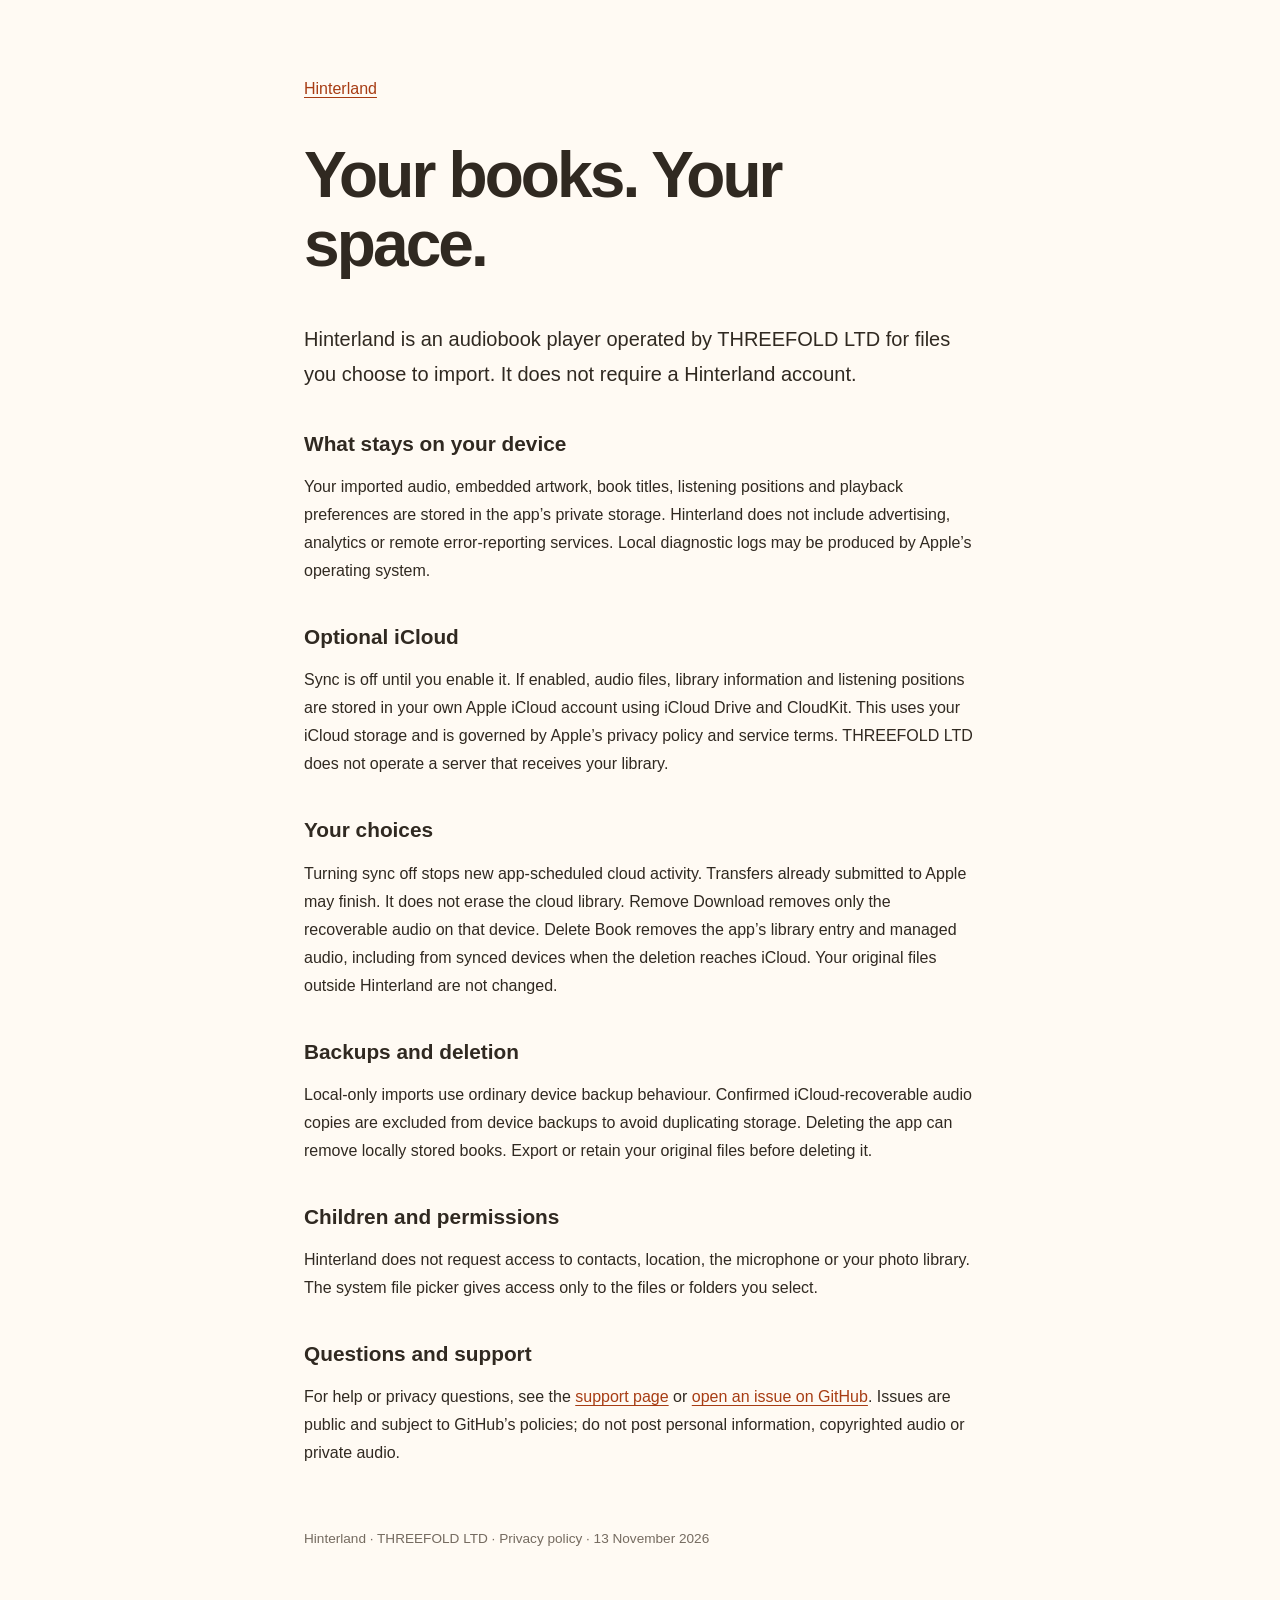
==== privacy.html @ 2370495d "Publish Hinterland site" ====
<!doctype html>
<html lang="en">
<head>
  <meta charset="utf-8">
  <meta name="viewport" content="width=device-width, initial-scale=1">
  <title>Hinterland — Privacy</title>
  <link rel="stylesheet" href="style.css">
</head>
<body>
  <main>
    <a href="index.html">Hinterland</a>
    <h1>Your books. Your space.</h1>
    <p class="intro">Hinterland is an audiobook player operated by THREEFOLD LTD for files you choose to import. It does not require a Hinterland account.</p>
    <h2>What stays on your device</h2>
    <p>Your imported audio, embedded artwork, book titles, listening positions and playback preferences are stored in the app’s private storage. Hinterland does not include advertising, analytics or remote error-reporting services. Local diagnostic logs may be produced by Apple’s operating system.</p>
    <h2>Optional iCloud</h2>
    <p>Sync is off until you enable it. If enabled, audio files, library information and listening positions are stored in your own Apple iCloud account using iCloud Drive and CloudKit. This uses your iCloud storage and is governed by Apple’s privacy policy and service terms. THREEFOLD LTD does not operate a server that receives your library.</p>
    <h2>Your choices</h2>
    <p>Turning sync off stops new app-scheduled cloud activity. Transfers already submitted to Apple may finish. It does not erase the cloud library. Remove Download removes only the recoverable audio on that device. Delete Book removes the app’s library entry and managed audio, including from synced devices when the deletion reaches iCloud. Your original files outside Hinterland are not changed.</p>
    <h2>Backups and deletion</h2>
    <p>Local-only imports use ordinary device backup behaviour. Confirmed iCloud-recoverable audio copies are excluded from device backups to avoid duplicating storage. Deleting the app can remove locally stored books. Export or retain your original files before deleting it.</p>
    <h2>Children and permissions</h2>
    <p>Hinterland does not request access to contacts, location, the microphone or your photo library. The system file picker gives access only to the files or folders you select.</p>
    <h2>Questions and support</h2>
    <p>For help or privacy questions, see the <a href="support.html">support page</a> or <a href="https://github.com/johnway114/hinterland-site/issues/new">open an issue on GitHub</a>. Issues are public and subject to GitHub’s policies; do not post personal information, copyrighted audio or private audio.</p>
    <footer>Hinterland · THREEFOLD LTD · Privacy policy · 13 November 2026</footer>
  </main>
</body>
</html>
---- style.css ----
:root{color-scheme:light dark;font-family:ui-rounded,-apple-system,BlinkMacSystemFont,"Segoe UI",sans-serif;color:#302921;background:#fffaf3}body{margin:0}main{max-width:42rem;margin:auto;padding:5rem 1.5rem}h1{font-size:clamp(2.5rem,7vw,4rem);line-height:1.08;letter-spacing:-.045em}h2{font-size:1.3rem;margin-top:2.5rem}p{line-height:1.75}a{color:#a73c13;text-underline-offset:.2em}.intro{font-size:1.25rem}.eyebrow{font-size:.8rem;letter-spacing:.16em;font-weight:700}nav{display:flex;gap:2rem;margin-top:2rem}footer{margin-top:4rem;font-size:.85rem;color:#756b60}@media(prefers-color-scheme:dark){:root{color:#f4eade;background:#201d19}a{color:#ffad79}footer{color:#b8aa9b}}@media(prefers-reduced-motion:reduce){*{scroll-behavior:auto}}
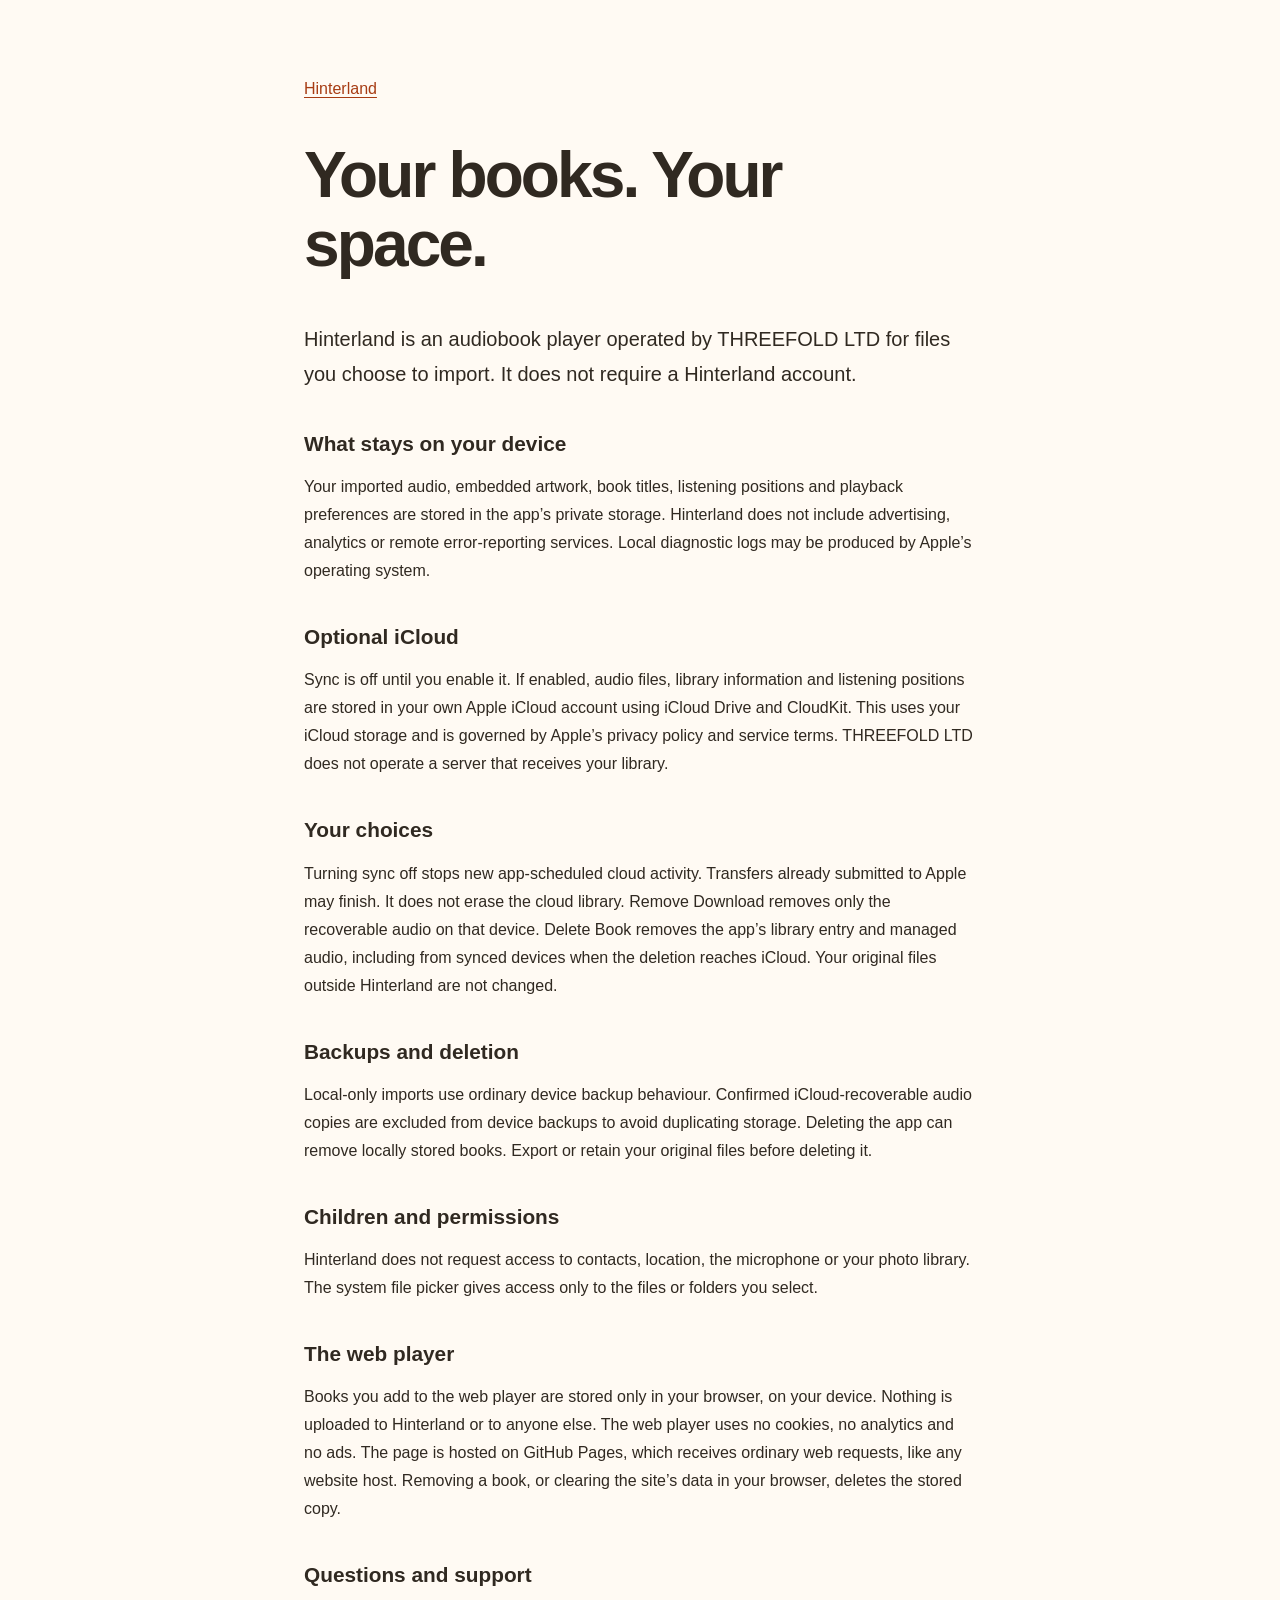
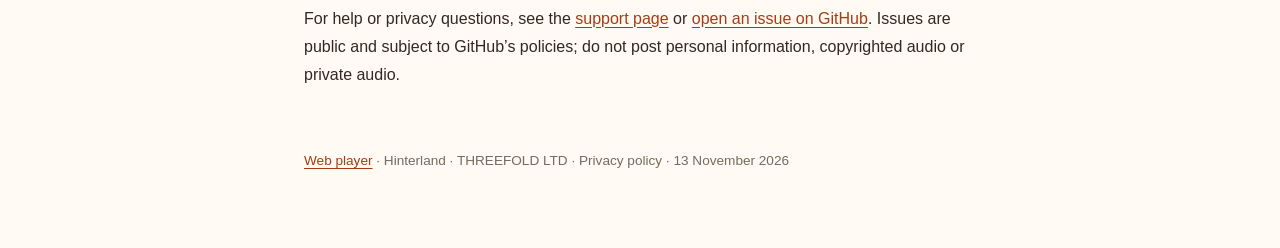
==== commit ada3cf6c: "Add web player, M4B guide and search metadata" ====
--- a/privacy.html
+++ b/privacy.html
@@ -4,6 +4,8 @@
   <meta charset="utf-8">
   <meta name="viewport" content="width=device-width, initial-scale=1">
   <title>Hinterland — Privacy</title>
+  <meta name="description" content="How Hinterland handles your data. The web player keeps your books in your browser and uploads nothing. No cookies, analytics or ads.">
+  <link rel="canonical" href="https://johnway114.github.io/hinterland-site/privacy.html">
   <link rel="stylesheet" href="style.css">
 </head>
 <body>
@@ -21,9 +23,11 @@
     <p>Local-only imports use ordinary device backup behaviour. Confirmed iCloud-recoverable audio copies are excluded from device backups to avoid duplicating storage. Deleting the app can remove locally stored books. Export or retain your original files before deleting it.</p>
     <h2>Children and permissions</h2>
     <p>Hinterland does not request access to contacts, location, the microphone or your photo library. The system file picker gives access only to the files or folders you select.</p>
+    <h2>The web player</h2>
+    <p>Books you add to the web player are stored only in your browser, on your device. Nothing is uploaded to Hinterland or to anyone else. The web player uses no cookies, no analytics and no ads. The page is hosted on GitHub Pages, which receives ordinary web requests, like any website host. Removing a book, or clearing the site’s data in your browser, deletes the stored copy.</p>
     <h2>Questions and support</h2>
     <p>For help or privacy questions, see the <a href="support.html">support page</a> or <a href="https://github.com/johnway114/hinterland-site/issues/new">open an issue on GitHub</a>. Issues are public and subject to GitHub’s policies; do not post personal information, copyrighted audio or private audio.</p>
-    <footer>Hinterland · THREEFOLD LTD · Privacy policy · 13 November 2026</footer>
+    <footer><a href="index.html">Web player</a> · Hinterland · THREEFOLD LTD · Privacy policy · 13 November 2026</footer>
   </main>
 </body>
 </html>
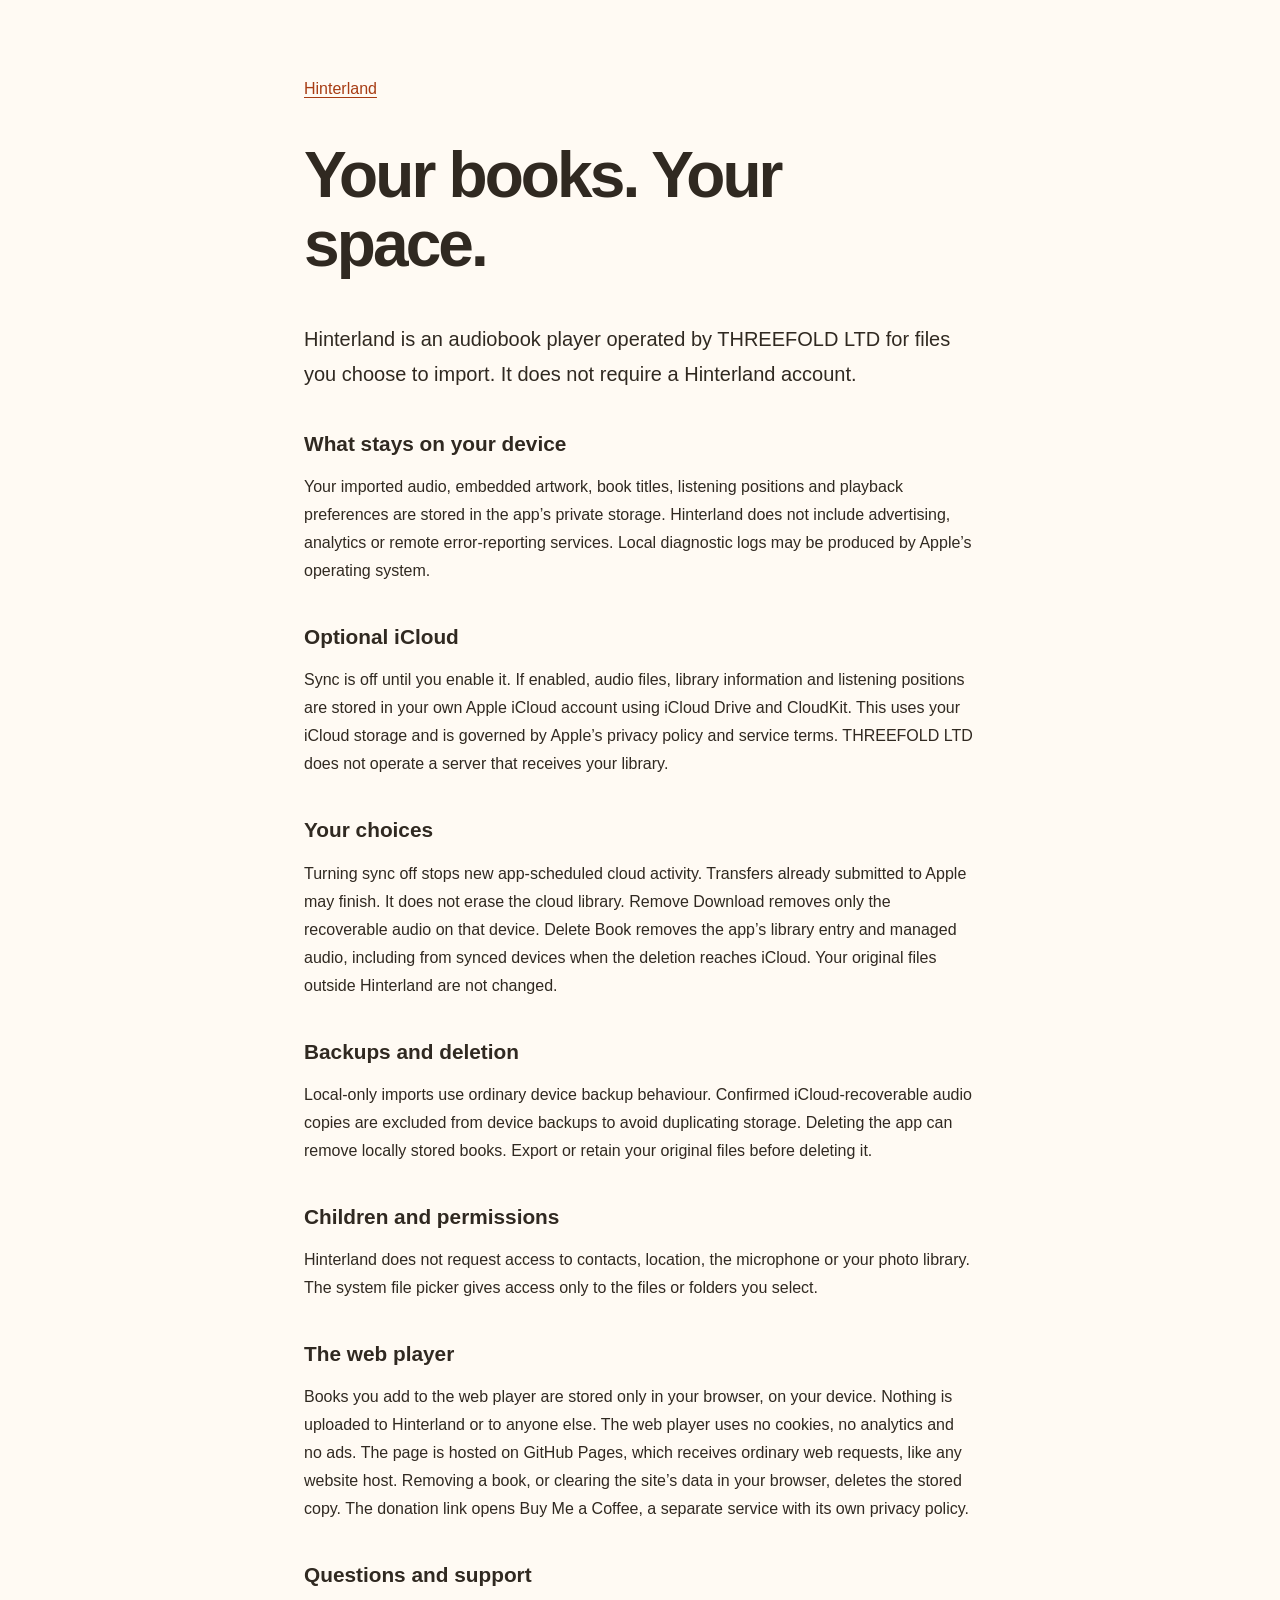
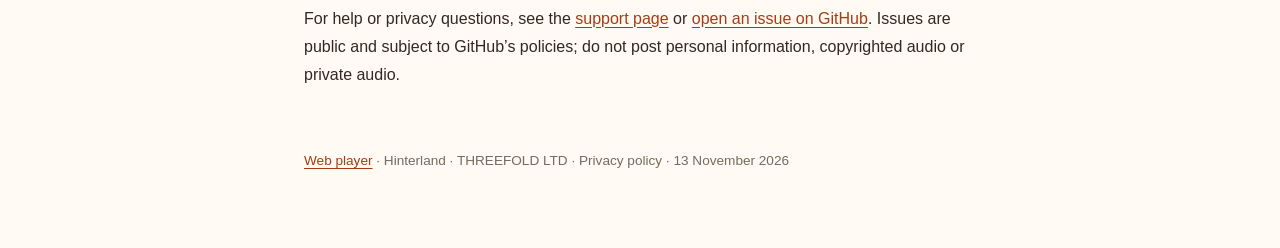
==== commit 1e17ccd5: "Add donation note" ====
--- a/privacy.html
+++ b/privacy.html
@@ -24,7 +24,7 @@
     <h2>Children and permissions</h2>
     <p>Hinterland does not request access to contacts, location, the microphone or your photo library. The system file picker gives access only to the files or folders you select.</p>
     <h2>The web player</h2>
-    <p>Books you add to the web player are stored only in your browser, on your device. Nothing is uploaded to Hinterland or to anyone else. The web player uses no cookies, no analytics and no ads. The page is hosted on GitHub Pages, which receives ordinary web requests, like any website host. Removing a book, or clearing the site’s data in your browser, deletes the stored copy.</p>
+    <p>Books you add to the web player are stored only in your browser, on your device. Nothing is uploaded to Hinterland or to anyone else. The web player uses no cookies, no analytics and no ads. The page is hosted on GitHub Pages, which receives ordinary web requests, like any website host. Removing a book, or clearing the site’s data in your browser, deletes the stored copy. The donation link opens Buy Me a Coffee, a separate service with its own privacy policy.</p>
     <h2>Questions and support</h2>
     <p>For help or privacy questions, see the <a href="support.html">support page</a> or <a href="https://github.com/johnway114/hinterland-site/issues/new">open an issue on GitHub</a>. Issues are public and subject to GitHub’s policies; do not post personal information, copyrighted audio or private audio.</p>
     <footer><a href="index.html">Web player</a> · Hinterland · THREEFOLD LTD · Privacy policy · 13 November 2026</footer>
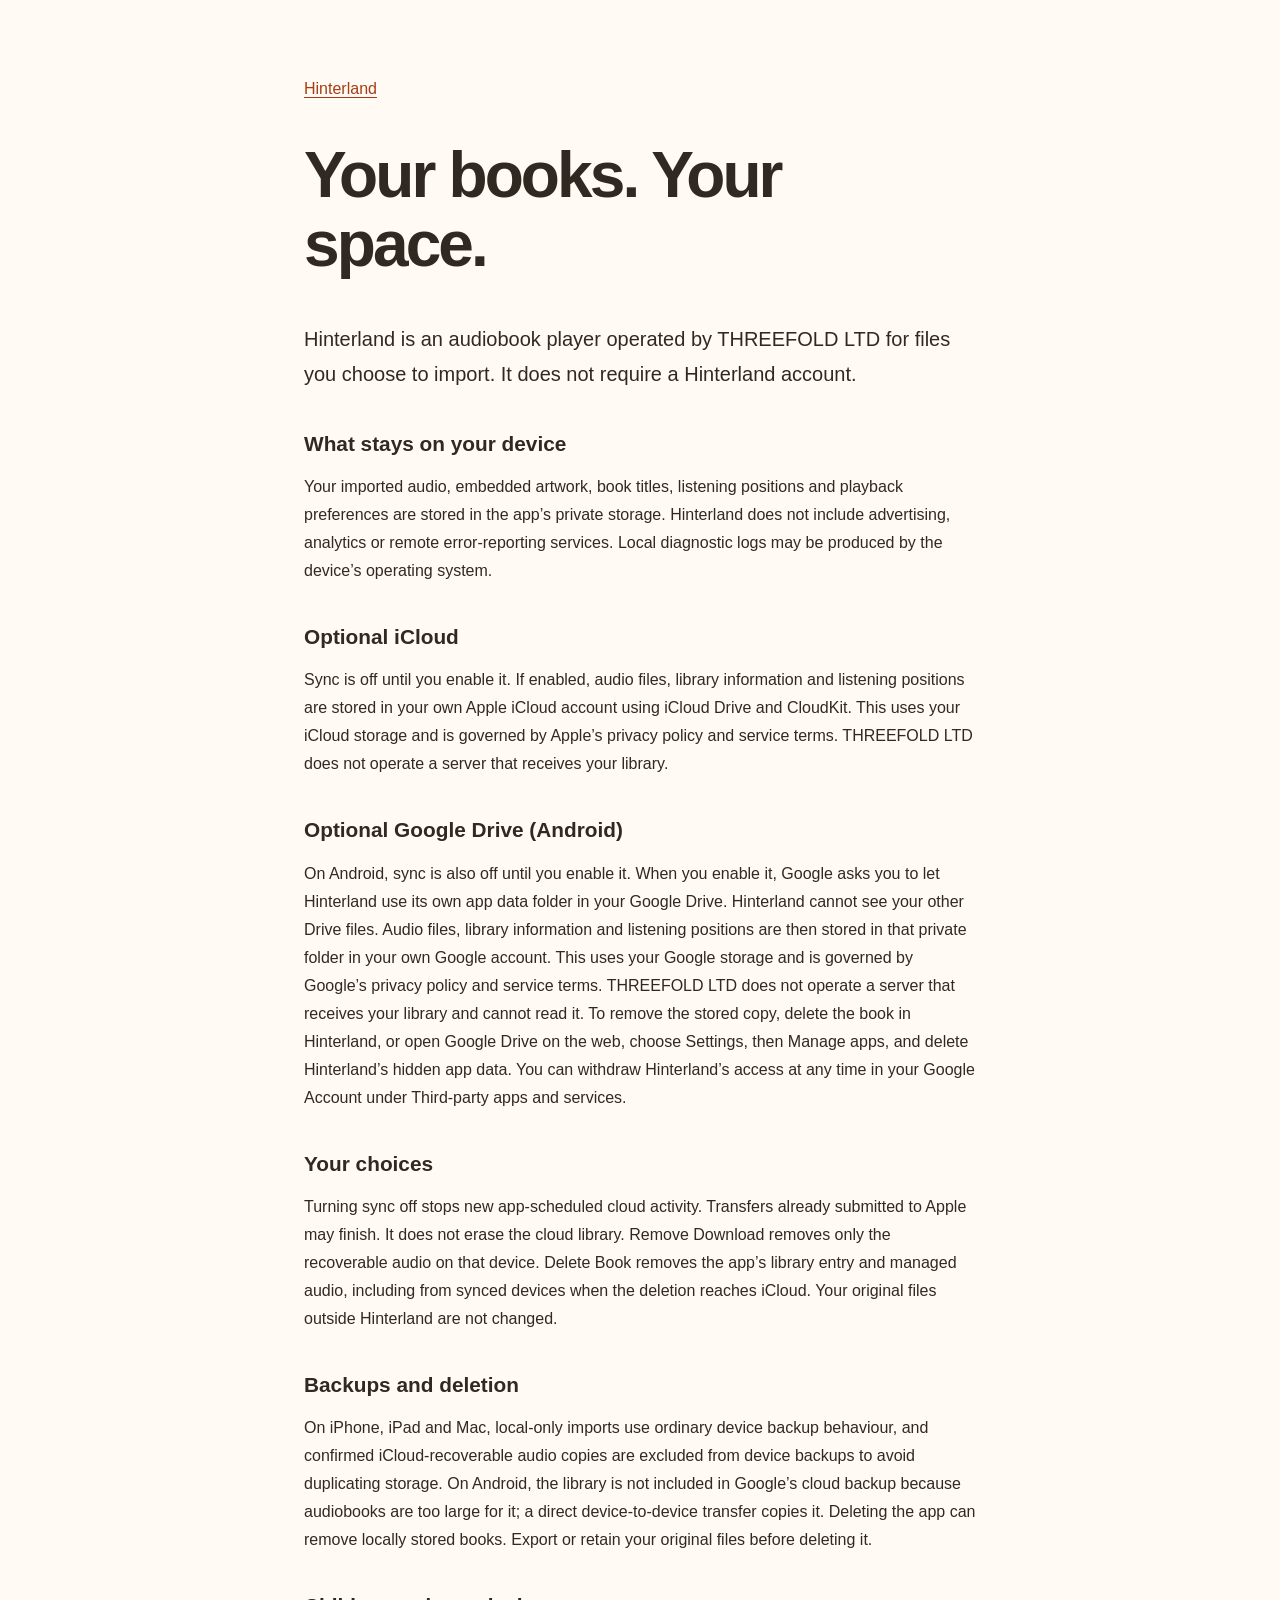
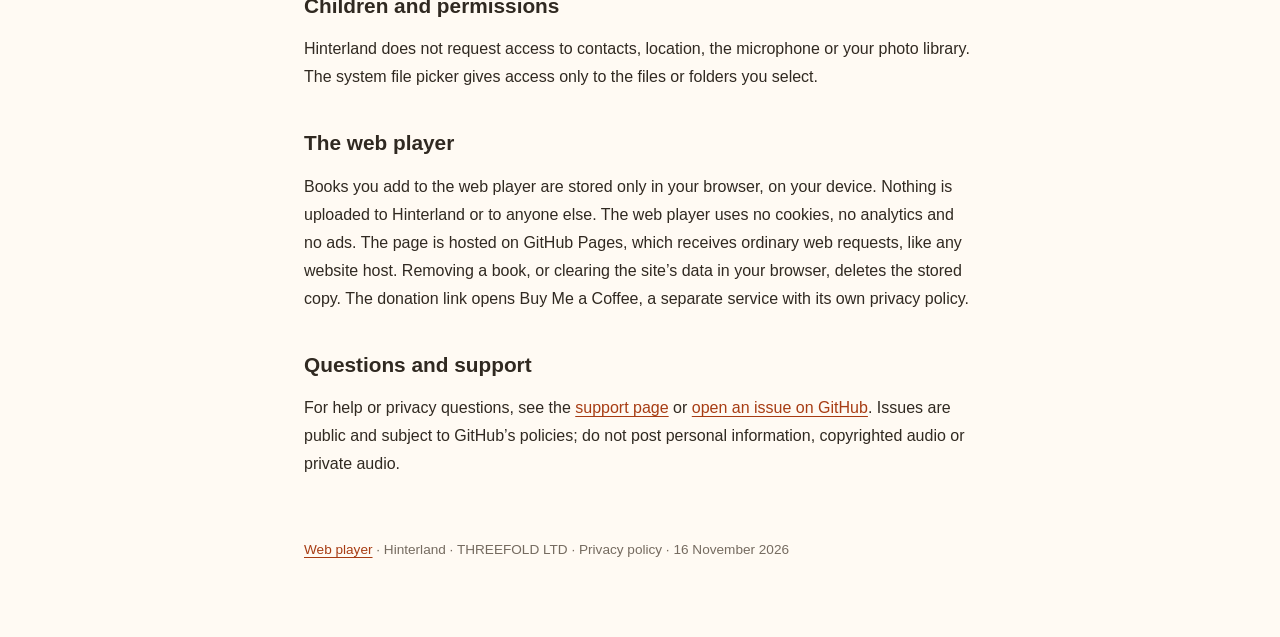
==== commit 47697e6a: "Describe the Android app and optional Google Drive sync in privacy and support pages" ====
--- a/privacy.html
+++ b/privacy.html
@@ -14,20 +14,22 @@
     <h1>Your books. Your space.</h1>
     <p class="intro">Hinterland is an audiobook player operated by THREEFOLD LTD for files you choose to import. It does not require a Hinterland account.</p>
     <h2>What stays on your device</h2>
-    <p>Your imported audio, embedded artwork, book titles, listening positions and playback preferences are stored in the app’s private storage. Hinterland does not include advertising, analytics or remote error-reporting services. Local diagnostic logs may be produced by Apple’s operating system.</p>
+    <p>Your imported audio, embedded artwork, book titles, listening positions and playback preferences are stored in the app’s private storage. Hinterland does not include advertising, analytics or remote error-reporting services. Local diagnostic logs may be produced by the device’s operating system.</p>
     <h2>Optional iCloud</h2>
     <p>Sync is off until you enable it. If enabled, audio files, library information and listening positions are stored in your own Apple iCloud account using iCloud Drive and CloudKit. This uses your iCloud storage and is governed by Apple’s privacy policy and service terms. THREEFOLD LTD does not operate a server that receives your library.</p>
+    <h2>Optional Google Drive (Android)</h2>
+    <p>On Android, sync is also off until you enable it. When you enable it, Google asks you to let Hinterland use its own app data folder in your Google Drive. Hinterland cannot see your other Drive files. Audio files, library information and listening positions are then stored in that private folder in your own Google account. This uses your Google storage and is governed by Google’s privacy policy and service terms. THREEFOLD LTD does not operate a server that receives your library and cannot read it. To remove the stored copy, delete the book in Hinterland, or open Google Drive on the web, choose Settings, then Manage apps, and delete Hinterland’s hidden app data. You can withdraw Hinterland’s access at any time in your Google Account under Third-party apps and services.</p>
     <h2>Your choices</h2>
     <p>Turning sync off stops new app-scheduled cloud activity. Transfers already submitted to Apple may finish. It does not erase the cloud library. Remove Download removes only the recoverable audio on that device. Delete Book removes the app’s library entry and managed audio, including from synced devices when the deletion reaches iCloud. Your original files outside Hinterland are not changed.</p>
     <h2>Backups and deletion</h2>
-    <p>Local-only imports use ordinary device backup behaviour. Confirmed iCloud-recoverable audio copies are excluded from device backups to avoid duplicating storage. Deleting the app can remove locally stored books. Export or retain your original files before deleting it.</p>
+    <p>On iPhone, iPad and Mac, local-only imports use ordinary device backup behaviour, and confirmed iCloud-recoverable audio copies are excluded from device backups to avoid duplicating storage. On Android, the library is not included in Google’s cloud backup because audiobooks are too large for it; a direct device-to-device transfer copies it. Deleting the app can remove locally stored books. Export or retain your original files before deleting it.</p>
     <h2>Children and permissions</h2>
     <p>Hinterland does not request access to contacts, location, the microphone or your photo library. The system file picker gives access only to the files or folders you select.</p>
     <h2>The web player</h2>
     <p>Books you add to the web player are stored only in your browser, on your device. Nothing is uploaded to Hinterland or to anyone else. The web player uses no cookies, no analytics and no ads. The page is hosted on GitHub Pages, which receives ordinary web requests, like any website host. Removing a book, or clearing the site’s data in your browser, deletes the stored copy. The donation link opens Buy Me a Coffee, a separate service with its own privacy policy.</p>
     <h2>Questions and support</h2>
     <p>For help or privacy questions, see the <a href="support.html">support page</a> or <a href="https://github.com/johnway114/hinterland-site/issues/new">open an issue on GitHub</a>. Issues are public and subject to GitHub’s policies; do not post personal information, copyrighted audio or private audio.</p>
-    <footer><a href="index.html">Web player</a> · Hinterland · THREEFOLD LTD · Privacy policy · 13 November 2026</footer>
+    <footer><a href="index.html">Web player</a> · Hinterland · THREEFOLD LTD · Privacy policy · 16 November 2026</footer>
   </main>
 </body>
 </html>
